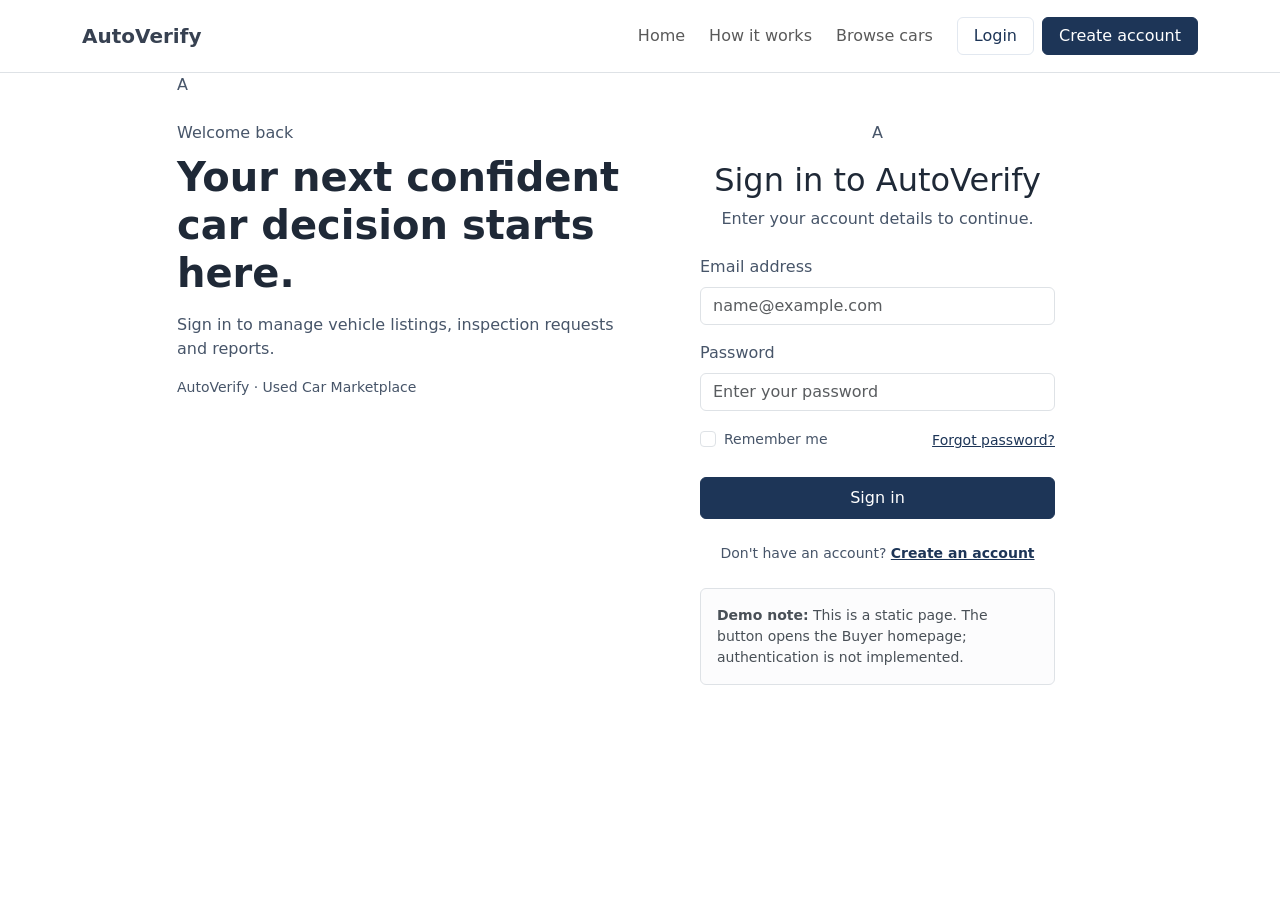
==== login.html @ cd55be2d "Initial commit - AutoVerify project" ====
<!DOCTYPE html>
<html lang="en">
<head>
    <meta charset="UTF-8">
    <meta name="viewport" content="width=device-width, initial-scale=1.0">
    <meta name="description" content="AutoVerify used car marketplace and inspection management platform.">
    <title>Login | AutoVerify</title>
    <link href="https://cdn.jsdelivr.net/npm/bootstrap@5.3.3/dist/css/bootstrap.min.css" rel="stylesheet">
    <link rel="stylesheet" href="assets/css/style.css">
    <style>
        :root {
            --primary-blue: #1d3557;
            --navbar-bg: #ffffff;
            --header-text: #374151;
            --body-text: #475569;
            --charcoal-text: #1f2937;
            --light-bg: #f0f4f8;
            --border-color: #e2e8f0;
            --green-accent: #1f7a4c;
        }

        body {
            background-color: #ffffff;
            color: var(--body-text);
        }

        .navbar-brand {
            color: var(--header-text);
            font-weight: 700;
        }

        h1, h2, h3, h4, h5, .section-title {
            color: var(--charcoal-text);
        }

        .text-primary {
            color: var(--primary-blue) !important;
        }

        .btn-primary {
            background-color: var(--primary-blue);
            border-color: var(--primary-blue);
            color: #ffffff;
        }
        .btn-primary:hover {
            background-color: #14243b;
            border-color: #14243b;
            color: #ffffff;
        }

        .page-footer {
            color: var(--body-text);
            background-color: #ffffff;
            border-top: 1px solid var(--border-color);
        }
    </style>
</head>
<body>

    <nav class="navbar navbar-expand-lg bg-white border-bottom sticky-top">
        <div class="container py-2">
            <a class="navbar-brand d-flex align-items-center" href="index.html">
                <span class="brand-name fs-5">AutoVerify</span>
            </a>
            <button class="navbar-toggler" type="button" data-bs-toggle="collapse" data-bs-target="#publicNav" aria-controls="publicNav" aria-expanded="false" aria-label="Toggle navigation">
                <span class="navbar-toggler-icon"></span>
            </button>
            <div class="collapse navbar-collapse" id="publicNav">
                <ul class="navbar-nav ms-auto align-items-lg-center gap-lg-2">
                    <li class="nav-item"><a class="nav-link" href="index.html">Home</a></li>
                    <li class="nav-item"><a class="nav-link" href="index.html#how-it-works">How it works</a></li>
                    <li class="nav-item"><a class="nav-link" href="index.html#featured-cars">Browse cars</a></li>
                    <li class="nav-item ms-lg-2"><a class="btn btn-outline-secondary px-3" href="login.html" style="color: var(--primary-blue); border-color: var(--border-color);">Login</a></li>
                    <li class="nav-item"><a class="btn btn-primary px-3" href="signup.html">Create account</a></li>
                </ul>
            </div>
        </div>
    </nav>

    <main class="auth-wrap">
        <div class="container">
            <div class="row g-4 align-items-stretch justify-content-center">
                <div class="col-lg-5 d-none d-lg-block">
                    <div class="auth-side d-flex flex-column justify-content-between">
                        <div>
                            <div class="brand-mark mb-4">A</div>
                            <div class="eyebrow mb-2">Welcome back</div>
                            <h1 class="display-6 fw-bold">Your next confident car decision starts here.</h1>
                            <p class="mt-3">Sign in to manage vehicle listings, inspection requests and reports.</p>
                        </div>
                        <div class="small">AutoVerify · Used Car Marketplace</div>
                    </div>
                </div>
                
                <div class="col-lg-5">
                    <div class="auth-card p-4 p-md-5">
                        <div class="text-center mb-4">
                            <div class="brand-mark mx-auto mb-3">A</div>
                            <h2 class="section-title">Sign in to AutoVerify</h2>
                            <p class="muted">Enter your account details to continue.</p>
                        </div>
                        
                        <form>
                            <div class="mb-3">
                                <label class="form-label" for="email">Email address</label>
                                <input class="form-control" type="email" id="email" placeholder="name@example.com" required>
                            </div>
                            <div class="mb-3">
                                <label class="form-label" for="password">Password</label>
                                <input class="form-control" type="password" id="password" placeholder="Enter your password" required>
                            </div>
                            <div class="d-flex justify-content-between align-items-center mb-4">
                                <div class="form-check">
                                    <input class="form-check-input" type="checkbox" id="remember">
                                    <label class="form-check-label small" for="remember">Remember me</label>
                                </div>
                                <a class="small text-primary" href="#">Forgot password?</a>
                            </div>
                            <a class="btn btn-primary w-100 py-2" href="buyer.html">Sign in</a>
                        </form>

                        <div class="text-center mt-4 small muted">
                            Don't have an account? <a class="text-primary fw-semibold" href="signup.html">Create an account</a>
                        </div>
                        
                        <div class="alert alert-light border small mt-4 mb-0">
                            <strong>Demo note:</strong> This is a static page. The button opens the Buyer homepage; authentication is not implemented.
                        </div>
                    </div>
                </div>
            </div>
        </div>
    </main>

    <script src="https://cdn.jsdelivr.net/npm/bootstrap@5.3.3/dist/js/bootstrap.bundle.min.js"></script>
</body>
</html>
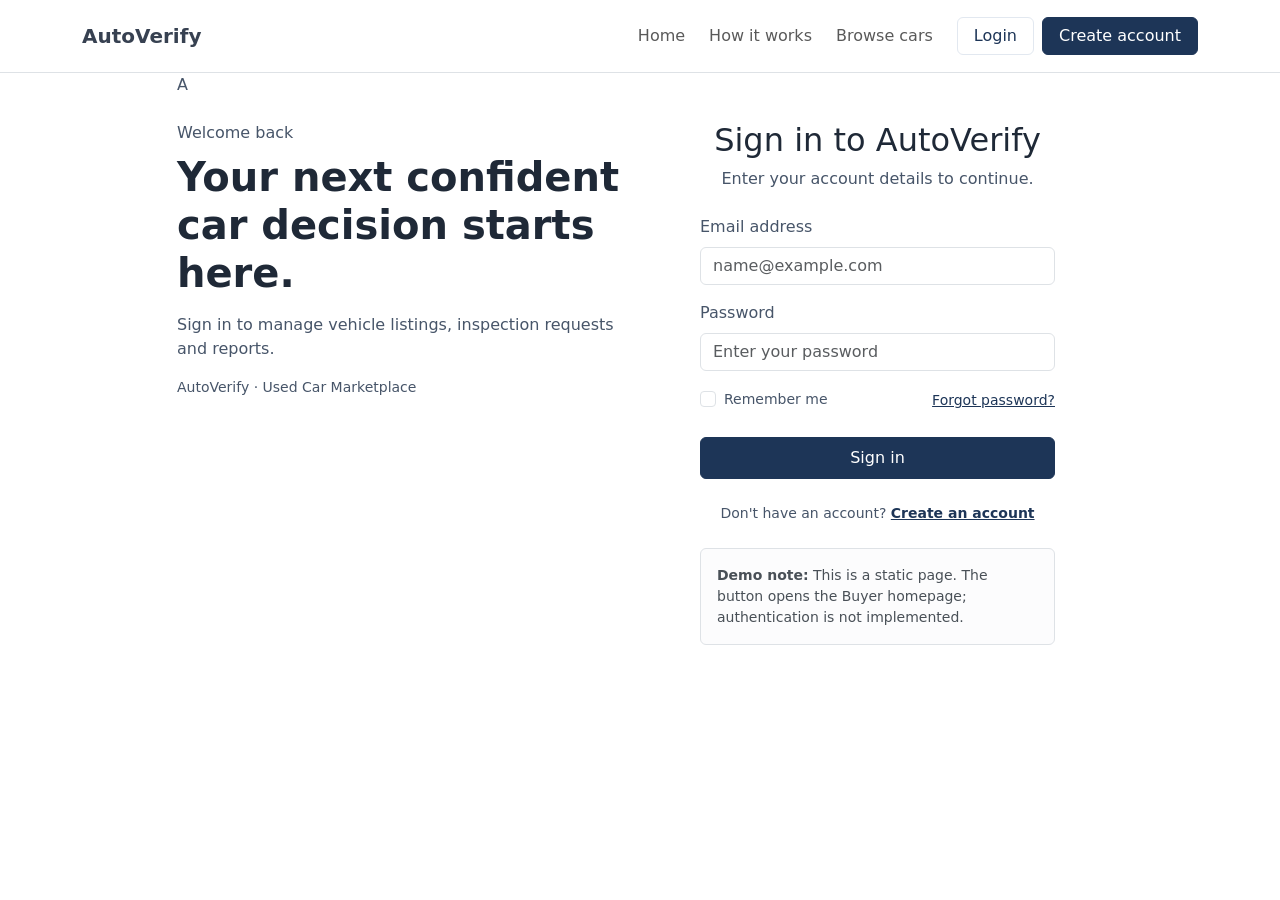
==== commit e25947d8: "Sigup page color palelte minor chnages" ====
--- a/login.html
+++ b/login.html
@@ -95,7 +95,7 @@
                 <div class="col-lg-5">
                     <div class="auth-card p-4 p-md-5">
                         <div class="text-center mb-4">
-                            <div class="brand-mark mx-auto mb-3">A</div>
+                           
                             <h2 class="section-title">Sign in to AutoVerify</h2>
                             <p class="muted">Enter your account details to continue.</p>
                         </div>
